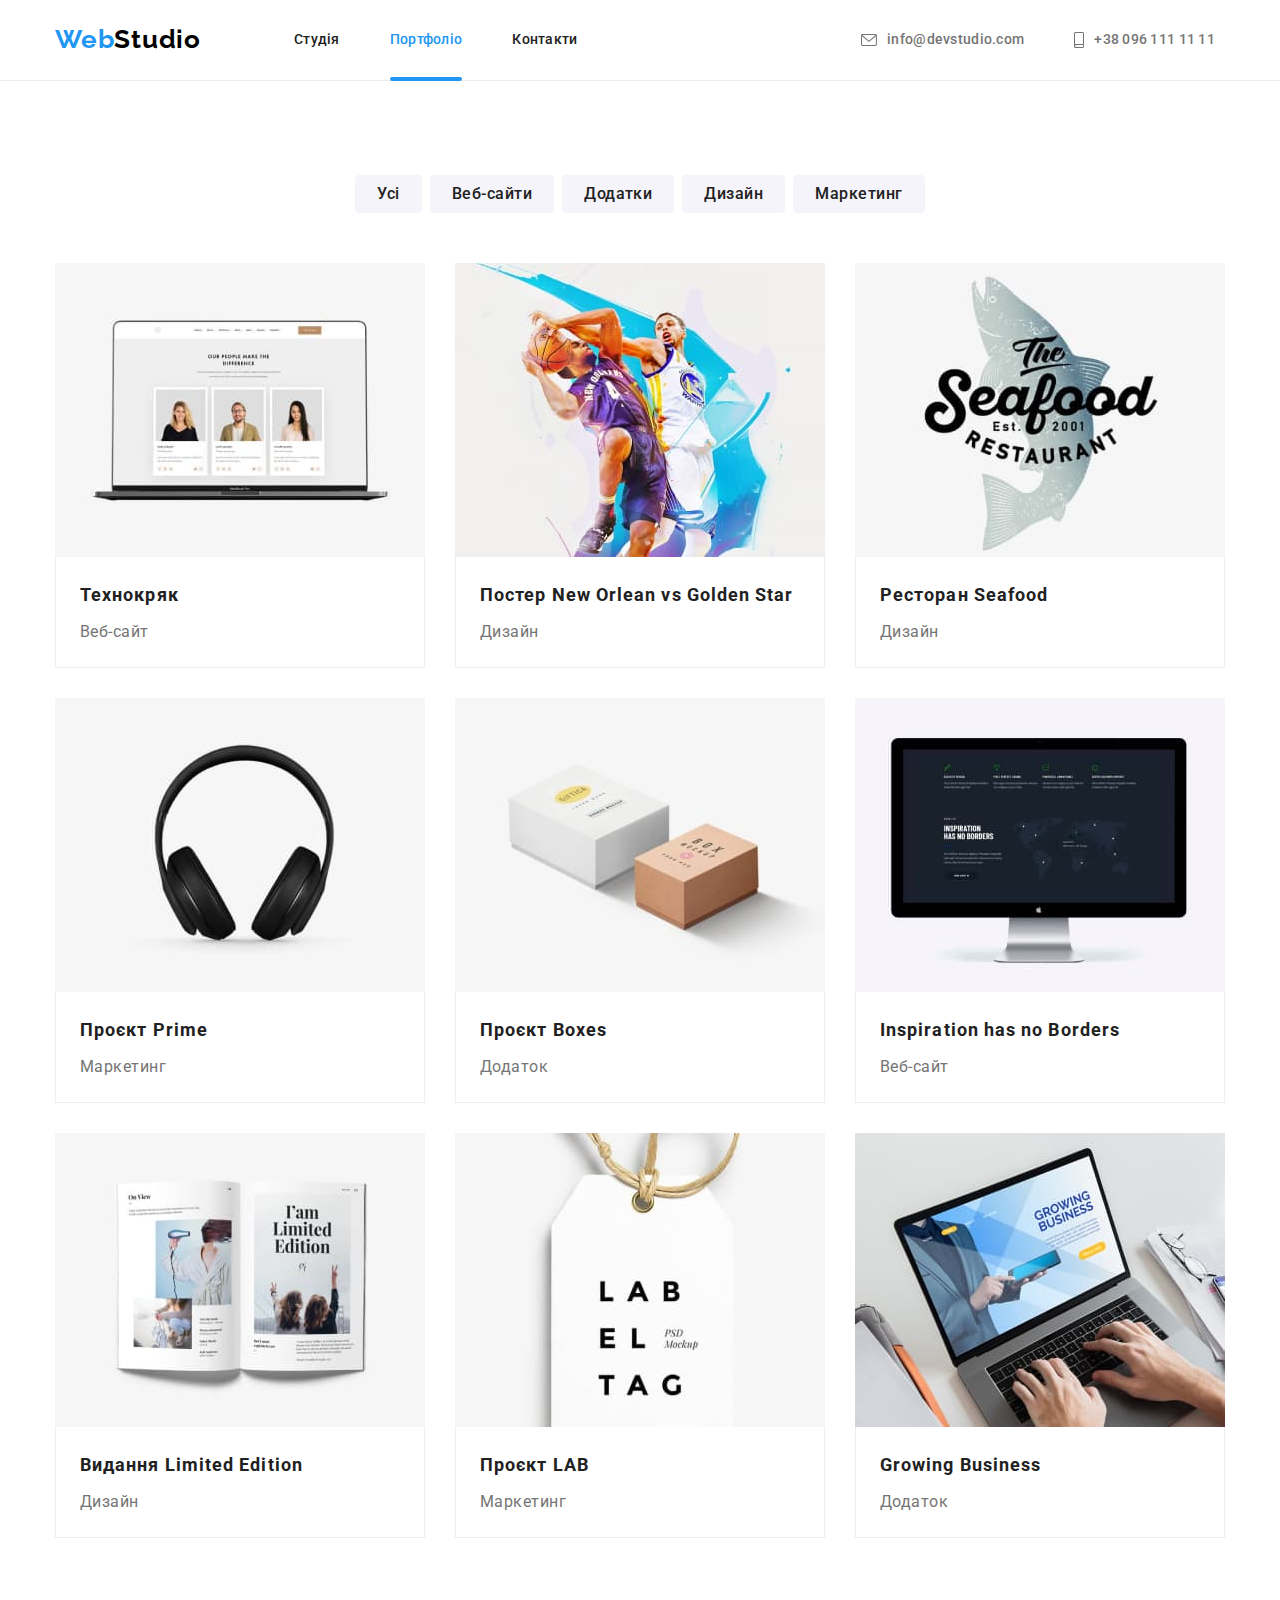
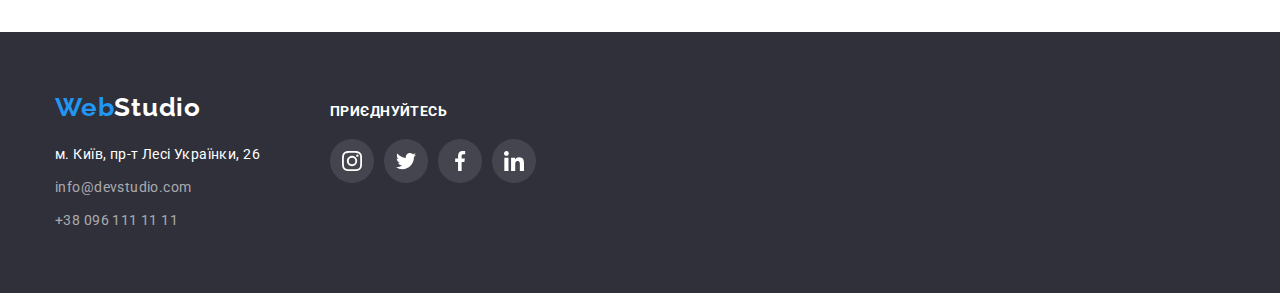
==== portfolio.html @ 085d2281 "files transfer" ====
<!DOCTYPE html>
<html lang="uk">
  <head>
    <meta charset="UTF-8" />
    <meta http-equiv="X-UA-Compatible" content="IE=edge" />
    <meta name="viewport" content="width=device-width, initial-scale=1.0" />
    <title>Портфоліо</title>
    <link rel="preconnect" href="https://fonts.googleapis.com" />
    <link rel="preconnect" href="https://fonts.gstatic.com" crossorigin />
    <link
      href="https://fonts.googleapis.com/css2?family=Raleway:wght@700&family=Roboto:wght@400;500;700;900&display=swap"
      rel="stylesheet"
    />
    <link
      rel="stylesheet"
      href="https://cdn.jsdelivr.net/npm/modern-normalize@1.1.0/modern-normalize.min.css"
    />
    <link rel="stylesheet" href="./css/styles.css" />
  </head>
  <body>
    <!-- header of the site -->
    <header class="header-style">
      <div class="container header-container">
        <a class="header-logo link" href="./index.html">
          <span class="logo logo-web">Web</span
          ><span class="logo logo-studio-header">Studio</span></a
        >
        <div class="header-nav">
          <nav>
            <ul class="site-nav list">
              <li class="site-nav-item">
                <a class="header-nav-link link" href="./index.html">Студія</a>
              </li>
              <li class="site-nav-item">
                <a class="header-nav-link link current" href="#">Портфоліо</a>
              </li>
              <li class="site-nav-item">
                <a class="header-nav-link link" href="#">Контакти</a>
              </li>
            </ul>
          </nav>
        </div>

        <div class="contact-container">
          <ul class="list contact">
            <li class="contact-item-icon contact-item">
              <a
                class="link contact-item-link contact"
                href="mailto:info@devstudio.com"
                ><svg class="header-icons" width="16" height="12">
                  <use href="./images/icons.svg#icon-envelope"></use>
                </svg>
                info@devstudio.com
              </a>
            </li>
            <li class="contact-item-icon contact-item">
              <a class="link contact-item-link contact" href="tel:+380961111111"
                ><svg class="header-icons" width="10" height="16">
                  <use href="./images/icons.svg#icon-smartphone"></use>
                </svg>
                +38 096 111 11 11
              </a>
            </li>
          </ul>
        </div>
      </div>
    </header>
    <main>
      <!-- Основні проекти -->
      <section class="section project-section">
        <div class="container">
          <h1 class="visually-hidden">Основні проекти</h1>
          <!-- Групування проектів -->
          <ul class="list projects-filter">
            <li class="filter-item">
              <button type="button" class="button filter-btn">Усі</button>
            </li>
            <li class="filter-item">
              <button type="button" class="button filter-btn">Веб-сайти</button>
            </li>
            <li class="filter-item">
              <button type="button" class="button filter-btn">Додатки</button>
            </li>
            <li class="filter-item">
              <button type="button" class="button filter-btn">Дизайн</button>
            </li>
            <li class="filter-item">
              <button type="button" class="button filter-btn">Маркетинг</button>
            </li>
          </ul>
          <!-- Описи проектів -->
          <ul class="list projects">
            <li class="projects-item">
              <div class="thumb">
                <img
                  src="./images/project1.jpg"
                  alt="Вебсайт Технокряк"
                  width="370px"
                />
                <div class="projects-overlay">
                  <p class="projects-overlay-text">
                    Ресурс пропонує комплексні пропозиції з різним рівнем
                    функціоналу та сервісів. Все це дозволить відвідувачу
                    отримати вичерпні відомості про компанію чи приватну особу.
                  </p>
                </div>
              </div>
              <div class="project-description">
                <h2 class="title">Технокряк</h2>
                <p class="text">Веб-сайт</p>
              </div>
            </li>
            <li class="projects-item">
              <div class="thumb">
                <img
                  src="./images/project2.jpg"
                  alt="Постер New Orlean vs Golden Star"
                  width="370px"
                />
                <div class="projects-overlay">
                  <p class="projects-overlay-text">
                    Ресурс пропонує комплексні пропозиції з різним рівнем
                    функціоналу та сервісів. Все це дозволить відвідувачу
                    отримати вичерпні відомості про компанію чи приватну особу.
                  </p>
                </div>
              </div>
              <div class="project-description">
                <h2 class="title">Постер New Orlean vs Golden Star</h2>
                <p class="text">Дизайн</p>
              </div>
            </li>
            <li class="projects-item">
              <div class="thumb">
                <img
                  src="./images/project3.jpg"
                  alt="Лого Ресторану Seafood"
                  width="370px"
                />
                <div class="projects-overlay">
                  <p class="projects-overlay-text">
                    Ресурс пропонує комплексні пропозиції з різним рівнем
                    функціоналу та сервісів. Все це дозволить відвідувачу
                    отримати вичерпні відомості про компанію чи приватну особу.
                  </p>
                </div>
              </div>
              <div class="project-description">
                <h2 class="title">Ресторан Seafood</h2>
                <p class="text">Дизайн</p>
              </div>
            </li>
            <li class="projects-item">
              <div class="thumb">
                <img
                  src="./images/project4.jpg"
                  alt="Лого Проєкту Prime"
                  width="370px"
                />
                <div class="projects-overlay">
                  <p class="projects-overlay-text">
                    Ресурс пропонує комплексні пропозиції з різним рівнем
                    функціоналу та сервісів. Все це дозволить відвідувачу
                    отримати вичерпні відомості про компанію чи приватну особу.
                  </p>
                </div>
              </div>
              <div class="project-description">
                <h2 class="title">Проєкт Prime</h2>
                <p class="text">Маркетинг</p>
              </div>
            </li>
            <li class="projects-item">
              <div class="thumb">
                <img
                  src="./images/project5.jpg"
                  alt="Лого Проєкту Boxes"
                  width="370px"
                />
                <div class="projects-overlay">
                  <p class="projects-overlay-text">
                    Ресурс пропонує комплексні пропозиції з різним рівнем
                    функціоналу та сервісів. Все це дозволить відвідувачу
                    отримати вичерпні відомості про компанію чи приватну особу.
                  </p>
                </div>
              </div>
              <div class="project-description">
                <h2 class="title">Проєкт Boxes</h2>
                <p class="text">Додаток</p>
              </div>
            </li>
            <li class="projects-item">
              <div class="thumb">
                <img
                  src="./images/project6.jpg"
                  alt="Веб-сайт Inspiration has no
                  Borders"
                  width="370px"
                />
                <div class="projects-overlay">
                  <p class="projects-overlay-text">
                    Ресурс пропонує комплексні пропозиції з різним рівнем
                    функціоналу та сервісів. Все це дозволить відвідувачу
                    отримати вичерпні відомості про компанію чи приватну особу.
                  </p>
                </div>
              </div>
              <div class="project-description">
                <h2 class="title">Inspiration has no Borders</h2>
                <p class="text">Веб-сайт</p>
              </div>
            </li>
            <li class="projects-item">
              <div class="thumb">
                <img
                  src="./images/project7.jpg"
                  alt="Видання Limited Edition"
                  width="370px"
                />
                <div class="projects-overlay">
                  <p class="projects-overlay-text">
                    Ресурс пропонує комплексні пропозиції з різним рівнем
                    функціоналу та сервісів. Все це дозволить відвідувачу
                    отримати вичерпні відомості про компанію чи приватну особу.
                  </p>
                </div>
              </div>
              <div class="project-description">
                <h2 class="title">Видання Limited Edition</h2>
                <p class="text">Дизайн</p>
              </div>
            </li>
            <li class="projects-item">
              <div class="thumb">
                <img
                  src="./images/project8.jpg"
                  alt="Лого Проєкту LAB"
                  width="370px"
                />
                <div class="projects-overlay">
                  <p class="projects-overlay-text">
                    Ресурс пропонує комплексні пропозиції з різним рівнем
                    функціоналу та сервісів. Все це дозволить відвідувачу
                    отримати вичерпні відомості про компанію чи приватну особу.
                  </p>
                </div>
              </div>
              <div class="project-description">
                <h2 class="title">Проєкт LAB</h2>
                <p class="text">Маркетинг</p>
              </div>
            </li>

            <li class="projects-item">
              <div class="thumb">
                <img
                  src="./images/project9.jpg"
                  alt="Лого Додатку Growing Busines"
                  width="370px"
                />
                <div class="projects-overlay">
                  <p class="projects-overlay-text">
                    Ресурс пропонує комплексні пропозиції з різним рівнем
                    функціоналу та сервісів. Все це дозволить відвідувачу
                    отримати вичерпні відомості про компанію чи приватну особу.
                  </p>
                </div>
              </div>
              <div class="project-description">
                <h2 class="title">Growing Business</h2>
                <p class="text">Додаток</p>
              </div>
            </li>
          </ul>
        </div>
      </section>
    </main>
    <!-- background -->
    <footer class="footer-style">
      <div class="container footer-container">
        <div class="footer-contacts">
          <a href="./index.html" class="link logo-footer"
            ><span class="logo logo-web">Web</span
            ><span class="logo logo-studio-footer">Studio</span></a
          >
          <address>
            <ul class="address-list list">
              <li class="footer-item">
                <a
                  href="https://goo.gl/maps/tbxTE9ojFHjDwj2v6"
                  target="_blank"
                  rel="noopener nofollow noreferrer"
                  class="location link"
                  >м. Київ, пр-т Лесі Українки, 26</a
                >
              </li>
              <li class="footer-item">
                <a href="mailto:info@devstudio.com" class="address-style link"
                  >info@devstudio.com</a
                >
              </li>
              <li class="footer-item">
                <a href="tel:+380961111111" class="address-style link"
                  >+38 096 111 11 11</a
                >
              </li>
            </ul>
          </address>
        </div>
        <div class="footer-social">
          <p class="footer-text">приєднуйтесь</p>
          <ul class="list footer-social-list">
            <li class="footer-social-item">
              <a
                href="http://instagram.com"
                target="_blank"
                rel="noopener nofollow noreferrer"
                class="footer-icons-items"
              >
                <svg class="footer-team-icons" width="20" height="20">
                  <use href="./images/icons.svg#icon-instagram"></use>
                </svg>
              </a>
            </li>
            <li class="footer-social-item">
              <a
                href="http://twitter.com"
                target="_blank"
                rel="noopener nofollow noreferrer"
                class="footer-icons-items"
              >
                <svg class="footer-team-icons" width="20" height="20">
                  <use href="./images/icons.svg#icon-twitter"></use>
                </svg>
              </a>
            </li>
            <li class="footer-social-item">
              <a
                href="http://facebook.com"
                target="_blank"
                rel="noopener nofollow noreferrer"
                class="footer-icons-items"
              >
                <svg class="footer-team-icons" width="20" height="20">
                  <use href="./images/icons.svg#icon-facebook"></use>
                </svg>
              </a>
            </li>
            <li class="footer-social-item">
              <a
                href="http://linkedin.com"
                target="_blank"
                rel="noopener nofollow noreferrer"
                class="footer-icons-items"
              >
                <svg class="footer-team-icons" width="20" height="20">
                  <use href="./images/icons.svg#icon-linkedin"></use>
                </svg>
              </a>
            </li>
          </ul>
        </div>
      </div>
    </footer>
  </body>
</html>
---- css/styles.css ----
html {
  box-sizing: border-box;
}

:root {
  --main-color: #212121;
  --active-color: #2196F3;
  --second-color: #757575;
  --button-color: #f5f4fa;
  --icons-color: #AFB1B8;
  --main-white-color: #ffffff;
  --hero-background: #2F303A;
  --main-background: #F5F5F5;
  --main-font: 'Roboto', sans-serif;
  --second-font: 'Raleway', sans-serif;
  --slow-transform: 250ms;
  --trans-timing: cubic-bezier(0.4, 0, 0.2, 1);
  --idx-backdrop: 1000;
}

::after,
::before {
  box-sizing: inherit;
}

body {
  font-family: 'Roboto', sans-serif;
  color: var(--main-color);
  background-color: var(--main-white-color);
}

a {
  text-decoration: none;
}

h1,
h2,
h3,
h4,
h5,
h6,
p,
ul {
  margin: 0px;
  padding: 0px;
}

img {
  display: block;
  max-width: 100%;
  height: auto;
}

.list {
  list-style: none;
}

.section-title {
  font-weight: 700;
  font-size: 36px;
  line-height: 1.17;
  text-align: center;
  letter-spacing: 0.03em;
}

.text {
  letter-spacing: 0.03em;
  color: var(--second-color);
}

.button {
  cursor: pointer;
  font-family: inherit;
  text-align: center;
  border-radius: 4px;
  border: transparent;
}

.container {
  width: 1200px;
  margin-left: auto;
  margin-right: auto;
  padding: 0 15px;
}

/* header styles */
/* logo comment */

.header-style {
  border-bottom: 1px solid #ECECEC;
}

.header-container {
  display: flex;

  padding: 0 15px 0 15px;
}

.header-nav {
  display: flex;
  align-items: center;
}

.logo {
  font-family: var(--second-font);
  font-weight: 700;
  font-size: 26px;
  line-height: 1.19;
  letter-spacing: 0.03em;
}

.header-logo {
  margin-right: 93px;
  padding: 24px 0;
  align-items: center;
}

.site-nav,
.contact {
  font-weight: 500;
  font-size: 14px;
  line-height: 1.14;
  letter-spacing: 0.02em;
}

.site-nav-item:not(:last-child) {
  margin-right: 50px;
}

.site-nav-item {
  margin-bottom: 0;
}

.site-nav .link {
  color: var(--main-color);
  transition-property: color;
  transition-duration: var(--slow-transform);
  transition-timing-function: var(--trans-timing);
}

.header-nav-link {
  display: block;
  padding: 32px 0;
  position: relative;
}

/* .header-nav-link.current {
  color: var(--active-color);
} */

.header-nav-link.current::after {
  content: "";
  display: block;
  width: 100%;
  height: 4px;
  border-radius: 2px;
  background-color: var(--active-color);
  position: absolute;
  bottom: -1px;
  left: 0;
  /* margin-bottom: -1px; */
}

.contact {
  color: var(--second-color);
  display: flex;
  align-items: center;
  justify-content: center;
  transition-property: color;
  transition-duration: var(--slow-transform);
  transition-timing-function: var(--trans-timing);
}

.contact-container {
  display: flex;
  align-items: center;
  margin-left: auto;
}

.contact .contact-item:not(:last-child) {
  margin-right: 50px;
}

.contact-item-link {
  padding: 32px 0;
}

.contact-item-icon {
  margin-right: 10px;
  fill: var(--second-color);
  transition-property: fill;
  transition-duration: var(--slow-transform);
  transition-timing-function: var(--trans-timing);

}

/* .contact .mail {
  padding: 32px 0;
} */

.site-nav .link:hover,
.site-nav .link:focus,
.contact .link:hover,
.contact .link:focus,
.footer-style .link:hover,
.footer-style .link:focus,
.contact-item-icon:hover,
.contact-item-icon:focus {
  color: var(--active-color);
  fill: currentColor;
}

.header-icons {
  margin-right: 10px;
  /* padding-right: 10px; */
}

.site-nav .link:active,
.contact .link:active {
  color: var(--active-color);
}

.site-nav .link.current {
  color: var(--active-color);
  transition-property: color;
  transition-duration: var(--slow-transform);
  transition-timing-function: var(--trans-timing);
}

.site-nav {
  display: flex;
}

.visually-hidden {
  position: absolute;
  width: 1px;
  height: 1px;
  margin: -1px;
  border: 0;
  padding: 0;
  white-space: nowrap;
  clip-path: inset(100%);
  clip: rect(0 0 0 0);
  overflow: hidden;
}

/* main styles */
.section {
  padding-bottom: 94px;
}

/* hero styles */
.hero {
  background: var(--hero-background);
  padding-top: 200px;
  padding-bottom: 200px;
  background-image: linear-gradient(rgba(47, 48, 58, 0.4), rgba(47, 48, 58, 0.4)), url(../images/background-hero.jpg);
  background-repeat: no-repeat;
  max-width: 1600px;
  margin-left: auto;
  margin-right: auto;
  background-position: center;
  background-size: cover;
}

h1 {
  font-weight: 900;
  font-size: 44px;
  line-height: 1.36;
  text-align: center;
  letter-spacing: 0.06em;
  text-transform: uppercase;
  color: var(--main-white-color);
  margin-bottom: 30px;
}

.hero-sign {
  margin-left: auto;
  margin-right: auto;
  width: 696px;
}

.preliminary-btn {
  font-weight: 700;
  font-size: 16px;
  line-height: 1.88;
  letter-spacing: 0.06em;
  color: var(--main-white-color);
  background-color: var(--active-color);
  box-shadow: 0px 4px 4px rgba(0, 0, 0, 0.15);
  transition-property: background-color;
  transition-duration: var(--slow-transform);
  transition-timing-function: var(--trans-timing);

  display: block;
  margin-left: auto;
  margin-right: auto;
  align-items: center;
  height: 50px;
  width: 216px;
}

.preliminary-btn:hover,
.preliminary-btn:focus {
  background-color: #188CE8;
}

.filter-btn:hover,
.filter-btn:focus {
  color: var(--main-white-color);
  background: var(--active-color);
}

/* specialty styles */

.specialty {
  padding-top: 94px;
}

.specialty-container {
  display: flex;
  padding-left: 0;
}

.specialty-icons-container {
  width: 270px;
  background-color: #F5F4FA;
  display: flex;
  align-items: center;
  justify-content: center;
  margin-bottom: 30px;
  padding: 25px 100px;
}

.business-icons {
  fill: #212121;

}

.specialty .title {
  font-weight: 700;
  font-size: 14px;
  line-height: 1.14;
  letter-spacing: 0.03em;
  text-transform: uppercase;
  margin-bottom: 10px;
}

.specialty .text {
  font-size: 14px;
  line-height: 1.71;
}

.specialty-item {
  width: 270px;
}

.specialty-item:not(:last-child) {
  margin-right: 30px;
}

/* our business styles */
.business-list {
  display: flex;
}

.business .section-title {
  margin-bottom: 50px;
}

.business .item:not(:last-child) {
  margin-right: 30px;
}

.business .item {
  margin-bottom: 0px;
  flex-basis: calc((100% - 30px) / 3);

}

.business-desc-container {
  display: flex;
  position: relative;
}

.business-text {
  display: flex;
  align-items: center;
  justify-content: center;
  position: absolute;
  bottom: 0;
  left: 0;

  font-weight: 700;
  font-size: 14px;
  line-height: calc(16 / 14);
  letter-spacing: 0.03em;
  text-transform: uppercase;

  color: var(--main-white-color);
  background: rgba(47, 48, 58, 0.8);
  padding: 27px 0;
  /* width: 97%; */
  width: 370px;

}

/* out team styles */
.team {
  letter-spacing: 0.03em;
  text-align: center;
  background: var(--button-color);
  /* transition-property: background;
  transition-duration: var(--slow-transform);
  transition-timing-function: var(--trans-timing); */
  padding-top: 94px;
}

.team .section-title {
  margin-bottom: 50px;
}


.team-list {
  display: flex;
  padding-right: 0;
}

.team-item {
  background: var(--main-white-color);
  box-shadow: 0px 1px 3px rgba(0, 0, 0, 0.12), 0px 1px 1px rgba(0, 0, 0, 0.14), 0px 2px 1px rgba(0, 0, 0, 0.2);
  border-radius: 0px 0px 4px 4px;
  flex-basis: calc((100% - 30px) / 4);
  /* transition-property: background-color;
  transition-duration: var(--slow-transform);
  transition-timing-function: var(--trans-timing); */
}

.team-item:not(:last-child) {
  margin-right: 30px;
}

.team .title {
  font-weight: 500;
  font-size: 16px;
  line-height: 1.1875;
  text-align: center;
  letter-spacing: 0.03em;
  margin-bottom: 10px;
}

.team-social {
  display: flex;
  align-items: center;
  justify-content: center;
  /* color: var(--icons-color); */
  /* transition-property: color, transform;
  transition-duration: var(--slow-transform);
  transition-timing-function: var(--trans-timing); */
  flex-basis: calc((100% - 10px) / 4);
}


.team-social-items {
  width: 44px;
  height: 44px;
  /* fill: var(--icons-color); */
  /* transition-property: fill;
  transition-duration: var(--slow-transform);
  transition-timing-function: var(--trans-timing); */
}

.team-icons-items {
  display: flex;
  width: 100%;
  height: 100%;
  align-items: center;
  justify-content: center;
  fill: var(--icons-color);
  border-radius: 50%;
  transition-property: fill, background-color;
  transition-duration: var(--slow-transform);
  transition-timing-function: var(--trans-timing);
}

.team-icons-items:hover,
.team-icons-items:focus {
  fill: var(--main-white-color);
  /* border-radius: 50%; */
  background-color: var(--active-color);
}

.team-social-items {
  border-radius: 50%;
}

.team-social-items:not(:last-child) {
  margin-right: 10px;
}

.team .text {
  font-size: 16px;
  line-height: 1.19;
  text-align: center;
  margin-bottom: 16px;
}

.team .card {
  padding-top: 30px;
  padding-bottom: 30px;
}

/* clients-styles */
.clients {
  padding-top: 94px;
}

.clients-text {
  margin-bottom: 50px;
}

.clients-list {
  display: flex;
  align-items: center;
  justify-content: space-between;
}

.client-items {
  fill: var(--icons-color);
  transition-property: fill;
  transition-duration: var(--slow-transform);
  transition-timing-function: var(--trans-timing);
}

.clients-icons-items {
  border: 1px solid var(--second-color);
  border-radius: 4px;
  fill: var(--icons-color);
  transition-property: fill, border;
  transition-duration: var(--slow-transform);
  transition-timing-function: var(--trans-timing);
  display: flex;
  align-items: center;
  justify-content: center;
  width: 170px;
  height: 92px;
}

.clients-icons-items:hover,
.clients-icons-items:focus {
  fill: var(--active-color);
  border: 1px solid var(--active-color);
}

/* projects-styles */

.project-section {
  padding-top: 94px;
  padding-bottom: 94px;
}

.projects-filter {
  display: flex;
  flex-wrap: wrap;
  margin-bottom: 50px;
  justify-content: center;
}

.filter-btn {
  font-weight: 500;
  font-size: 16px;
  line-height: 1.62;
  letter-spacing: 0.03em;
  color: var(--main-color);
  background: var(--button-color);
  /* box-shadow: 0px 3px 1px rgba(0, 0, 0, 0.1), 0px 1px 2px rgba(0, 0, 0, 0.08), 0px 2px 2px rgba(0, 0, 0, 0.12); */
  padding: 6px 22px;
  transition-property: color, box-shadow;

  transition-duration: var(--slow-transform);
  transition-timing-function: var(--trans-timing);
}

.filter-btn:hover,
.filter-btn:focus {
  box-shadow: 0px 3px 1px rgba(0, 0, 0, 0.1), 0px 1px 2px rgba(0, 0, 0, 0.08), 0px 2px 2px rgba(0, 0, 0, 0.12);
}

.filter-item:not(:last-child) {
  margin-right: 8px;
}

.projects .title {
  font-weight: 700;
  font-size: 18px;
  line-height: 2;
  letter-spacing: 0.06em;
  margin-bottom: 4px;
}

.projects .text {
  font-size: 16px;
  line-height: 1.875;
}

.projects {
  background-color: var(--main-white-color);
  /* transition-property: background-color;
  transition-duration: var(--slow-transform);
  transition-timing-function: var(--trans-timing); */
  display: flex;
  flex-wrap: wrap;
  align-items: center;
}

.thumb {
  position: relative;
  overflow: hidden;
}

.projects-overlay {
  position: absolute;
  display: flex;
  width: 370px;
  height: 100%;
  top: 0;
  left: 0;

  transform: translateY(100%);
  transition-property: transform, background-color;
  transition-duration: var(--slow-transform);
  transition-timing-function: var(--trans-timing);

  /* transition: transform 250ms cubic-bezier(0.4, 0, 0.2, 1); */
  /* transition-property: background-color;
  transition-duration: var(--slow-fill-transform);
  transition-timing-function: var(--trans-timing); */
}

.projects-item:hover .projects-overlay {
  background-color: var(--active-color);
  transform: translateY(0);
}

.project-description {
  padding: 20px 24px;
  border: 1px solid #EEEEEE;
  border-top: none;
}

.projects-item {
  margin-bottom: 30px;
  margin-right: 30px;
  flex-basis: calc((100% - 30px * 2) / 3);
  transition-property: box-shadow;
  transition-duration: var(--slow-transform);
  transition-timing-function: var(--trans-timing);

}

.projects-item:nth-child(3n+3) {
  margin-right: 0;
}

.projects-item:nth-last-child(-n+3) {
  margin-bottom: 0;
}

.projects-item:hover {
  box-shadow: 0px 1px 1px rgba(0, 0, 0, 0.12), 0px 4px 4px rgba(0, 0, 0, 0.06), 1px 4px 6px rgba(0, 0, 0, 0.16);
}

.projects-overlay-text {
  position: absolute;
  font-size: 18px;
  line-height: calc(28 / 18);
  letter-spacing: 0.03em;
  color: var(--main-white-color);
  /* background-color: var(--active-color); */
  padding: 63px 24px;
}

/* footer styles */
.footer-container {
  display: flex;
  align-items: baseline;
  /* width: 1200px; */
}

.footer-style {
  background: #2F303A;
  padding-top: 60px;
  padding-bottom: 60px;
}

.logo-footer-style {
  padding-bottom: 20px;
}

.logo-web {
  color: var(--active-color);
}

.logo-studio-header {
  color: #000000;
}

.logo-studio-footer {
  color: var(--main-white-color);
}

.logo-footer {
  display: inline-block;
  margin-bottom: 20px;
}

address {
  font-style: normal;
  font-size: 14px;
  line-height: 1.71;
  letter-spacing: 0.03em;
}

.address-list .location {
  color: var(--main-white-color);
  transition-property: color;
  transition-duration: var(--slow-transform);
  transition-timing-function: var(--trans-timing);
}

/* a[href*="goo.gl"] {
  color: var(--main-white-color);
} */

/* a[href*="goo.gl"]:hover,
a[href*="goo.gl"]:focus {
  color: var(--active-color);
} */

.address-style {
  color: rgba(255, 255, 255, 0.6);
  transition-property: color;
  transition-duration: var(--slow-transform);
  transition-timing-function: var(--trans-timing);

}

.footer-item:not(:last-child) {
  margin-bottom: 9px;

}

.footer-contacts {
  margin-right: 70px;
}

.footer-social-list {
  display: flex;
  align-items: center;
  margin-left: 0;
}

.footer-social {
  align-items: center;
  margin-right: 93px;
}

.footer-text {
  font-weight: 700;
  font-size: 14px;
  line-height: 16px;
  letter-spacing: 0.03em;
  text-transform: uppercase;

  color: #FFFFFF;
  margin-bottom: 20px;
}

.footer-icons-items {
  width: 44px;
  height: 44px;
  display: flex;
  align-items: center;
  justify-content: center;
  transition-property: background-color;
  transition-duration: var(--slow-transform);
  transition-timing-function: var(--trans-timing);
}

.footer-icons-items:focus {
  background-color: var(--active-color);
  border-radius: 50%;
}

.footer-social-item:not(:last-child) {
  margin-right: 10px;
}

.footer-social-item {
  border-radius: 50%;
  background: rgba(255, 255, 255, 0.1);
  transition-property: background-color;
  transition-duration: var(--slow-transform);
  transition-timing-function: var(--trans-timing);
}

.footer-social-item:hover {
  background: var(--active-color);
}

.footer-team-icons {
  fill: var(--main-white-color);
  transition-property: fill, background-color;
  transition-duration: var(--slow-transform);
  transition-timing-function: var(--trans-timing);
}

.footer-team-icons:hover,
.footer-team-icons:focus {
  fill: var(--main-white-color);
}

/* .footer-form {
  display: flex;
  gap: 12px;
  align-items: center;
  justify-content: center;
  margin-top: 20px;
} */

.footer-sign-up {
  margin: 0;
  font-weight: 700;
  font-size: 14px;
  line-height: 1.14;
  color: var(--active-color);
}

/* .footer-form-group {
  display: flex;
} */

/* .footer-form-form {
  display: flex;
} */

.footer-input-container {
  display: flex;
  position: relative;
}

/* .footer-form-label {
  flex-basis: 358px;
} */

.footer-form-input {
  width: 358px;
  background-color: transparent;
  height: 48px;
  border: 1px solid rgba(255, 255, 255, 0.3);
  border-radius: 4px;
  padding: 0;
  padding-left: 16px;
  margin-right: 12px;

  font-size: 16px;
  line-height: calc(20 / 16);
  /* identical to box height, or 125% */

  display: flex;
  align-items: center;
  letter-spacing: 0.03em;

  color: rgba(255, 255, 255, 0.6);
}

.footer-form-name::placeholder {
  position: absolute;
  bottom: 0;
  left: 0;
  /* padding: 15px auto 16px 15px; */
}

.footer-form-input:focus {
  /* position: relative; */
  background-color: #2F303A;
  border: none;
  /* filter: drop-shadow(0px 4px 4px rgba(0, 0, 0, 0.15)); */
  border-radius: 4px;

}

.footer-btn {
  width: 200px;
  height: 50px;
  left: 1185px;
  top: 2784px;

  background: var(--active-color);
  box-shadow: 0px 4px 4px rgba(0, 0, 0, 0.15);
  border-radius: 4px;
  align-items: center;
  text-align: center;
  letter-spacing: 0.06em;
  font-weight: 700;
  font-size: 16px;
  line-height: calc(30 / 16);
  border: none;
  color: var(--main-white-color);
  /* position: relative; */
}

.footer-icon {
  /* position: absolute;
  bottom: 0;
  left: 0; */

  fill: var(--main-background);
}

/* modal window */
.backdrop {
  position: fixed;
  top: 0;
  left: 0;
  width: 100%;
  height: 100%;
  background-color: rgba(0, 0, 0, 0.2);
  opacity: 1;
  visibility: visible;
  pointer-events: initial;
  backdrop-filter: blur(1px);
  transition-property: opacity, visibility;
  transition-duration: var(--slow-transform);
  transition-timing-function: var(--trans-timing);

}

.backdrop.is-hidden {
  opacity: 0;
  visibility: hidden;
  pointer-events: none;
}

.modal {
  position: absolute;
  left: 50%;
  top: 50%;
  transform: translate(-50%, -50%);
  width: 528px;
  height: 581px;
  border-radius: 4px;
  background-color: var(--main-white-color);
  padding: 40px;

}

.modal-text {
  font-weight: 700;
  font-size: 20px;
  line-height: calc(23 / 20);
  text-align: center;
  letter-spacing: 0.03em;

  color: var(--main-color);
  margin-bottom: 12px;
}

.modal-input {
  width: 100%;
  background-color: transparent;
  height: 40px;
  /* position: relative; */

  border: 1px solid rgba(33, 33, 33, 0.2);
  border-radius: 4px;
  padding: 0;
  transition-property: border;
  transition-duration: var(--slow-transform);
  transition-timing-function: var(--trans-timing);
}

.close-btn {
  position: absolute;
  width: 30px;
  height: 30px;
  padding: 0;
  top: 8px;
  right: 8px;
  display: flex;
  align-items: center;
  justify-content: center;
  background-color: transparent;
  border-radius: 50%;
  border: 1px solid rgba(0, 0, 0, 0.1);
  cursor: pointer;
}


.modal-form-container {
  display: flex;
  flex-direction: column;
}

.form-label {
  font-size: 12px;
  line-height: calc(14 / 12);
  letter-spacing: 0.01em;
  color: var(--second-color);
  margin-bottom: 4px;
}

.modal-form-input {
  position: relative;
  margin-bottom: 10px;
  /* transition-property: fill;
  transition-duration: var(--slow-transform);
  transition-timing-function: var(--trans-timing); */

}

.modal-icons {
  fill: #000000;
  position: absolute;
  bottom: 11px;
  left: 12px;
  padding: 0;
  /* padding-left: 12px; */
  transition-property: fill;
  transition-duration: var(--slow-transform);
  transition-timing-function: var(--trans-timing);
}

.modal-icon {
  position: absolute;
  fill: #000000;
}

.form-textarea {
  width: 100%;
  /* size: nochange; */
  border: 0;
  border: 1px solid rgba(33, 33, 33, 0.2);
  border-radius: 4px;
  padding: 0;
  padding: 12px 16px;
}

.form-textarea::placeholder {
  font-size: 12px;
  line-height: calc(14 / 12);
  letter-spacing: 0.01em;
  opacity: 1;

  color: rgba(117, 117, 117, 0.5);
}

.modal-input:focus,
.modal-form-input:focus,
.form-textarea:not(:placeholder-shown) {
  border: 1px solid var(--active-color);
  /* fill: currentColor; */
  /* transform: translateX(42px); */
  padding-left: 42px;

}

.modal-form-input:focus-within>.modal-icons,
.modal-form-input:hover>.modal-icons,
.modal-icon:hover,
.modal-icon:focus {
  fill: var(--active-color);
}

.checked-text-label {
  position: relative;
}

.form-checkbox {
  appearance: none;
  width: 16px;
  height: 15px;
  border: 1px solid #000000;
  background: #FFFFFF;
  /* box-shadow: 0px 1px 3px rgba(0, 0, 0, 0.12), 0px 1px 1px rgba(0, 0, 0, 0.14), 0px 2px 1px rgba(0, 0, 0, 0.2); */
  border-radius: 2px;
  margin-left: 14px;
  margin-right: 7px;
}

.checked-text-label>.form-checkbox {
  position: absolute;
  bottom: 0;
  left: 0;
}

.form-checkbox:checked {
  background: var(--active-color);
  border: transparent;
  box-shadow: 0px 1px 3px rgba(0, 0, 0, 0.12), 0px 1px 1px rgba(0, 0, 0, 0.14), 0px 2px 1px rgba(0, 0, 0, 0.2);
  border-radius: 2px;
}

.form-input {
  margin-bottom: 20px;
}

.checkbox-text {
  display: inline-block;
  font-size: 14px;
  line-height: calc(24 / 14);
  letter-spacing: 0.03em;

  color: var(--second-color);

}

.modal-license-text {
  text-decoration-line: underline;

  color: var(--active-color);
}

.modal-btn {
  background: var(--active-color);
  box-shadow: 0px 4px 4px rgba(0, 0, 0, 0.15);
  border-radius: 4px;
  border: transparent;
  font-weight: 700;
  font-size: 16px;
  line-height: calc(30 / 16);
  align-items: center;
  text-align: center;
  letter-spacing: 0.06em;
  padding: 10px 52px;
  display: block;
  margin-left: auto;
  margin-right: auto;
  align-items: center;

  color: var(--main-white-color);
  transition-property: background-color;
  transition-duration: var(--slow-transform);
  transition-timing-function: var(--trans-timing);

}

.modal-btn:hover,
.modal-btn:focus {
  background-color: #188CE8;
}

.modal-form {
  margin-bottom: 30px;
}
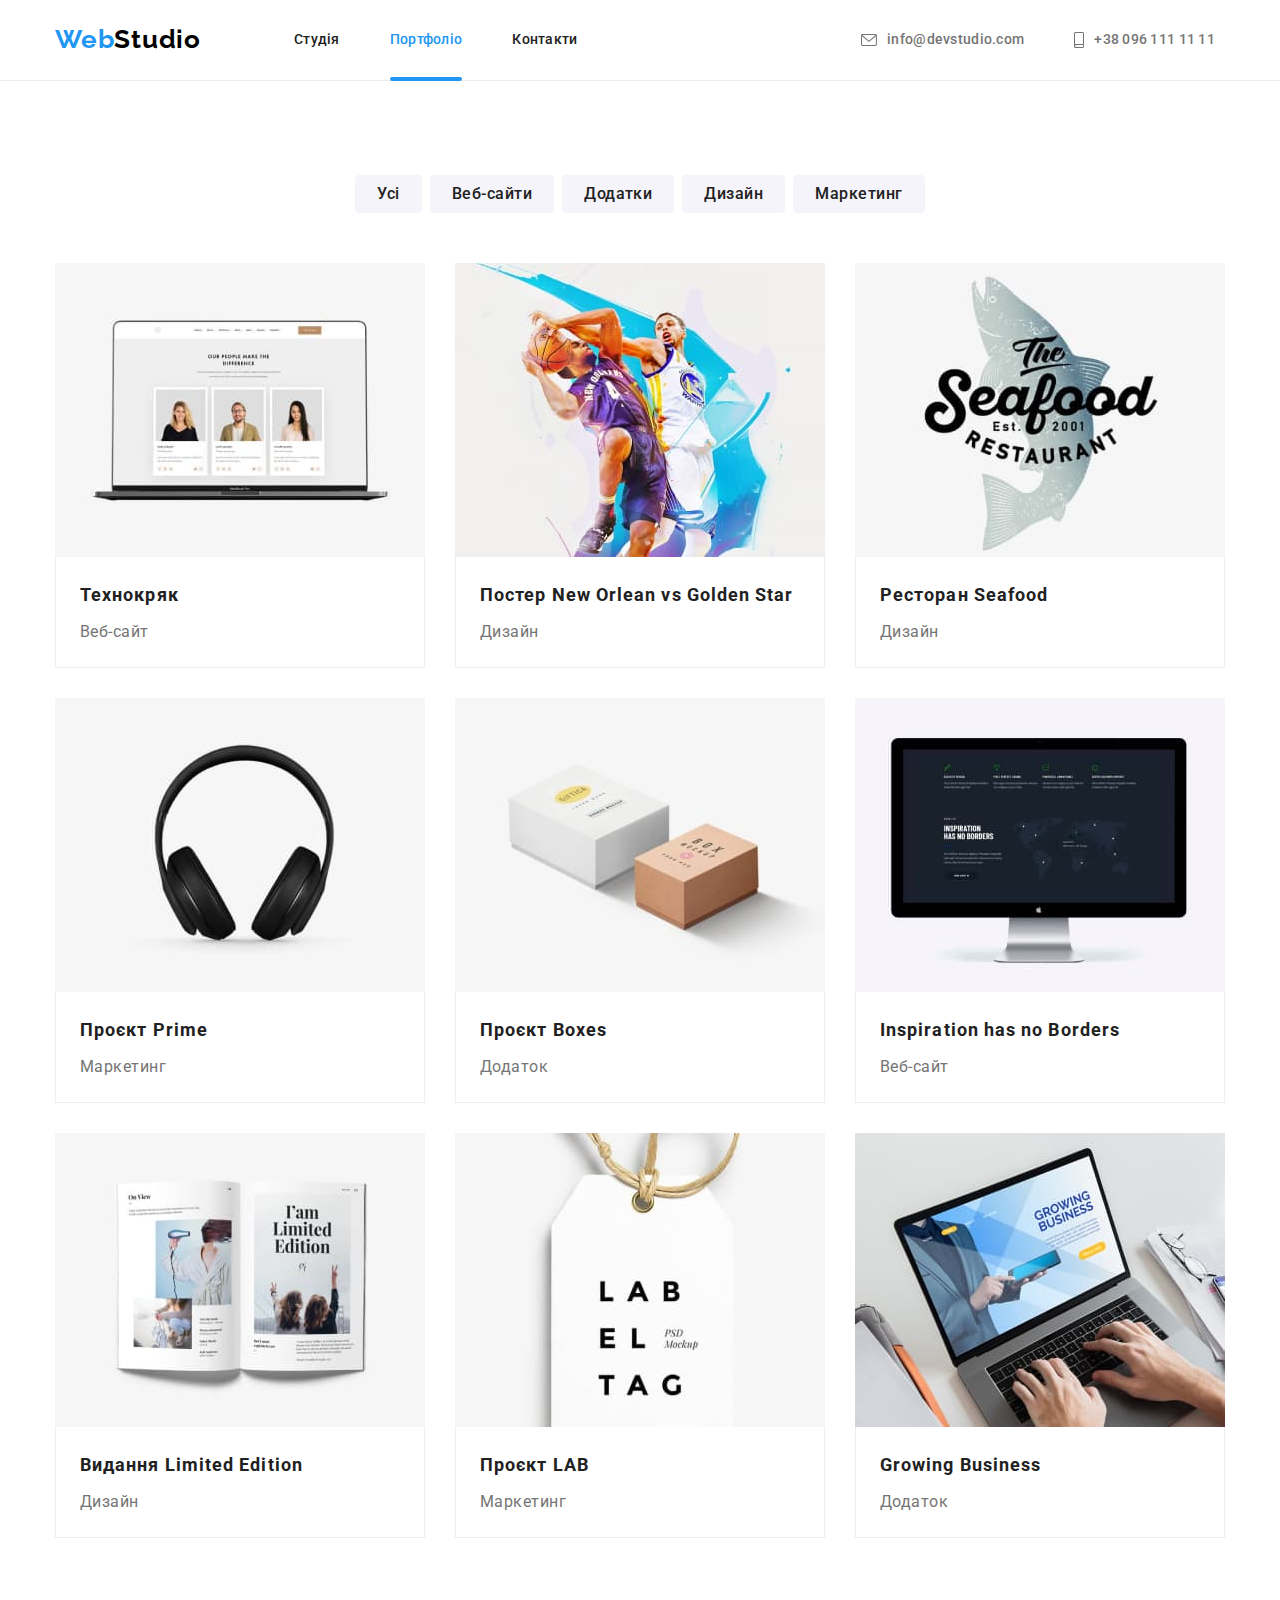
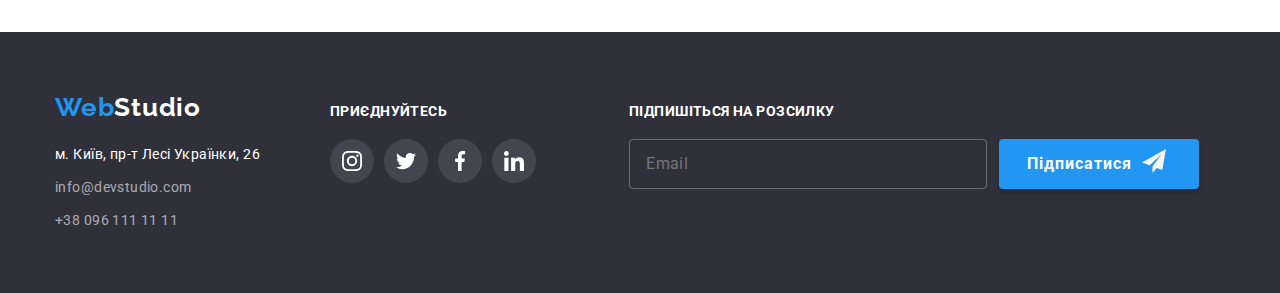
==== commit 3e8eef01: "final check-up commit HW6" ====
--- a/portfolio.html
+++ b/portfolio.html
@@ -361,6 +361,26 @@
             </li>
           </ul>
         </div>
+        <div class="footer-form">
+          <p class="footer-text">Підпишіться на розсилку</p>
+          <form class="footer-form-form">
+            <label for="email" class="footer-form-label">
+              <input
+                type="email"
+                class="footer-form-input"
+                name="email"
+                placeholder="Email"
+              />
+            </label>
+            <button class="footer-btn" type="submit">
+              Підписатися
+              <span
+                ><svg class="footer-icon" width="24" height="24">
+                  <use href="./images/icons.svg#icon-icon-send"></use></svg
+              ></span>
+            </button>
+          </form>
+        </div>
       </div>
     </footer>
   </body>
--- a/css/styles.css
+++ b/css/styles.css
@@ -158,7 +158,6 @@
   position: absolute;
   bottom: -1px;
   left: 0;
-  /* margin-bottom: -1px; */
 }
 
 .contact {
@@ -676,7 +675,6 @@
   line-height: calc(28 / 18);
   letter-spacing: 0.03em;
   color: var(--main-white-color);
-  /* background-color: var(--active-color); */
   padding: 63px 24px;
 }
 
@@ -684,7 +682,6 @@
 .footer-container {
   display: flex;
   align-items: baseline;
-  /* width: 1200px; */
 }
 
 .footer-style {
@@ -819,14 +816,6 @@
 .footer-team-icons:focus {
   fill: var(--main-white-color);
 }
-
-/* .footer-form {
-  display: flex;
-  gap: 12px;
-  align-items: center;
-  justify-content: center;
-  margin-top: 20px;
-} */
 
 .footer-sign-up {
   margin: 0;
@@ -836,27 +825,15 @@
   color: var(--active-color);
 }
 
-/* .footer-form-group {
-  display: flex;
-} */
-
-/* .footer-form-form {
-  display: flex;
-} */
-
-.footer-input-container {
+.footer-form-form {
   display: flex;
   position: relative;
 }
-
-/* .footer-form-label {
-  flex-basis: 358px;
-} */
 
 .footer-form-input {
   width: 358px;
   background-color: transparent;
-  height: 48px;
+  height: 50px;
   border: 1px solid rgba(255, 255, 255, 0.3);
   border-radius: 4px;
   padding: 0;
@@ -865,7 +842,6 @@
 
   font-size: 16px;
   line-height: calc(20 / 16);
-  /* identical to box height, or 125% */
 
   display: flex;
   align-items: center;
@@ -878,14 +854,11 @@
   position: absolute;
   bottom: 0;
   left: 0;
-  /* padding: 15px auto 16px 15px; */
 }
 
 .footer-form-input:focus {
-  /* position: relative; */
   background-color: #2F303A;
   border: none;
-  /* filter: drop-shadow(0px 4px 4px rgba(0, 0, 0, 0.15)); */
   border-radius: 4px;
 
 }
@@ -893,29 +866,24 @@
 .footer-btn {
   width: 200px;
   height: 50px;
-  left: 1185px;
-  top: 2784px;
 
   background: var(--active-color);
   box-shadow: 0px 4px 4px rgba(0, 0, 0, 0.15);
   border-radius: 4px;
-  align-items: center;
-  text-align: center;
   letter-spacing: 0.06em;
   font-weight: 700;
   font-size: 16px;
   line-height: calc(30 / 16);
-  border: none;
+  border: transparent;
   color: var(--main-white-color);
-  /* position: relative; */
+  display: flex;
+  padding: 10px 28px;
+  gap: 10px;
 }
 
 .footer-icon {
-  /* position: absolute;
-  bottom: 0;
-  left: 0; */
-
   fill: var(--main-background);
+
 }
 
 /* modal window */
@@ -970,7 +938,6 @@
   width: 100%;
   background-color: transparent;
   height: 40px;
-  /* position: relative; */
 
   border: 1px solid rgba(33, 33, 33, 0.2);
   border-radius: 4px;
@@ -994,8 +961,8 @@
   border-radius: 50%;
   border: 1px solid rgba(0, 0, 0, 0.1);
   cursor: pointer;
-}
-
+
+}
 
 .modal-form-container {
   display: flex;
@@ -1034,6 +1001,15 @@
 .modal-icon {
   position: absolute;
   fill: #000000;
+  transition-property: fill;
+  transition-duration: var(--slow-transform);
+  transition-timing-function: var(--trans-timing);
+
+}
+
+.modal-icon:hover,
+.modal-icon:focus {
+  fill: var(--active-color);
 }
 
 .form-textarea {
@@ -1044,6 +1020,7 @@
   border-radius: 4px;
   padding: 0;
   padding: 12px 16px;
+  resize: none;
 }
 
 .form-textarea::placeholder {
@@ -1056,24 +1033,33 @@
 }
 
 .modal-input:focus,
-.modal-form-input:focus,
-.form-textarea:not(:placeholder-shown) {
+.modal-form-input:focus {
   border: 1px solid var(--active-color);
-  /* fill: currentColor; */
-  /* transform: translateX(42px); */
   padding-left: 42px;
-
+  outline: transparent;
+}
+
+.form-textarea:focus,
+.form-textarea:not(:placeholder-shown),
+.modal-input:hover,
+.form-textarea:hover {
+  border: 1px solid var(--active-color);
+  outline: transparent;
 }
 
 .modal-form-input:focus-within>.modal-icons,
 .modal-form-input:hover>.modal-icons,
-.modal-icon:hover,
-.modal-icon:focus {
+.modal-form-input:focus {
   fill: var(--active-color);
 }
 
-.checked-text-label {
+.form-input {
+  margin-bottom: 20px;
+}
+
+.checkbox-text-label {
   position: relative;
+  margin-bottom: 30px;
 }
 
 .form-checkbox {
@@ -1081,29 +1067,54 @@
   width: 16px;
   height: 15px;
   border: 1px solid #000000;
-  background: #FFFFFF;
-  /* box-shadow: 0px 1px 3px rgba(0, 0, 0, 0.12), 0px 1px 1px rgba(0, 0, 0, 0.14), 0px 2px 1px rgba(0, 0, 0, 0.2); */
   border-radius: 2px;
-  margin-left: 14px;
   margin-right: 7px;
-}
-
-.checked-text-label>.form-checkbox {
+  cursor: pointer;
+  background-image: url("data:image/svg+xml,%3Csvg xmlns='http://www.w3.org/2000/svg' fill='%23ffffff' viewBox='0 0 512 512'%3E%3Cpath d='M470.6 105.4c12.5 12.5 12.5 32.8 0 45.3l-256 256c-12.5 12.5-32.8 12.5-45.3 0l-128-128c-12.5-12.5-12.5-32.8 0-45.3s32.8-12.5 45.3 0L192 338.7 425.4 105.4c12.5-12.5 32.8-12.5 45.3 0z'/%3E%3C/svg%3E%0A");
+  background-repeat: no-repeat;
+  background-position: center;
+  transition-property: background-color;
+  transition-duration: var(--slow-transform);
+  transition-timing-function: var(--trans-timing);
+}
+
+.checkbox-text {
+  user-select: none;
+  padding-left: 40px;
+}
+
+.checkbox-text-label .form-checkbox {
   position: absolute;
-  bottom: 0;
-  left: 0;
+  bottom: 4px;
+  left: 14px;
 }
 
 .form-checkbox:checked {
-  background: var(--active-color);
+  background-color: var(--active-color);
   border: transparent;
   box-shadow: 0px 1px 3px rgba(0, 0, 0, 0.12), 0px 1px 1px rgba(0, 0, 0, 0.14), 0px 2px 1px rgba(0, 0, 0, 0.2);
   border-radius: 2px;
-}
-
-.form-input {
-  margin-bottom: 20px;
-}
+  fill: var(--main-white-color);
+}
+
+/* .form-checkbox-icon .unchecked {
+  opacity: 1;
+  transition: var(--slow-transform) var(--trans-timing);
+}
+
+.form-checkbox:checked+.form-checkbox-icon .unchecked {
+  opacity: 0;
+}
+
+.form-checkbox-icon .checked {
+  opacity: 0;
+  transition: var(--slow-transform) var(--trans-timing);
+}
+
+.form-checkbox:checked+.form-checkbox-icon .checked {
+  opacity: 1;
+} */
+
 
 .checkbox-text {
   display: inline-block;
@@ -1148,8 +1159,4 @@
 .modal-btn:hover,
 .modal-btn:focus {
   background-color: #188CE8;
-}
-
-.modal-form {
-  margin-bottom: 30px;
 }